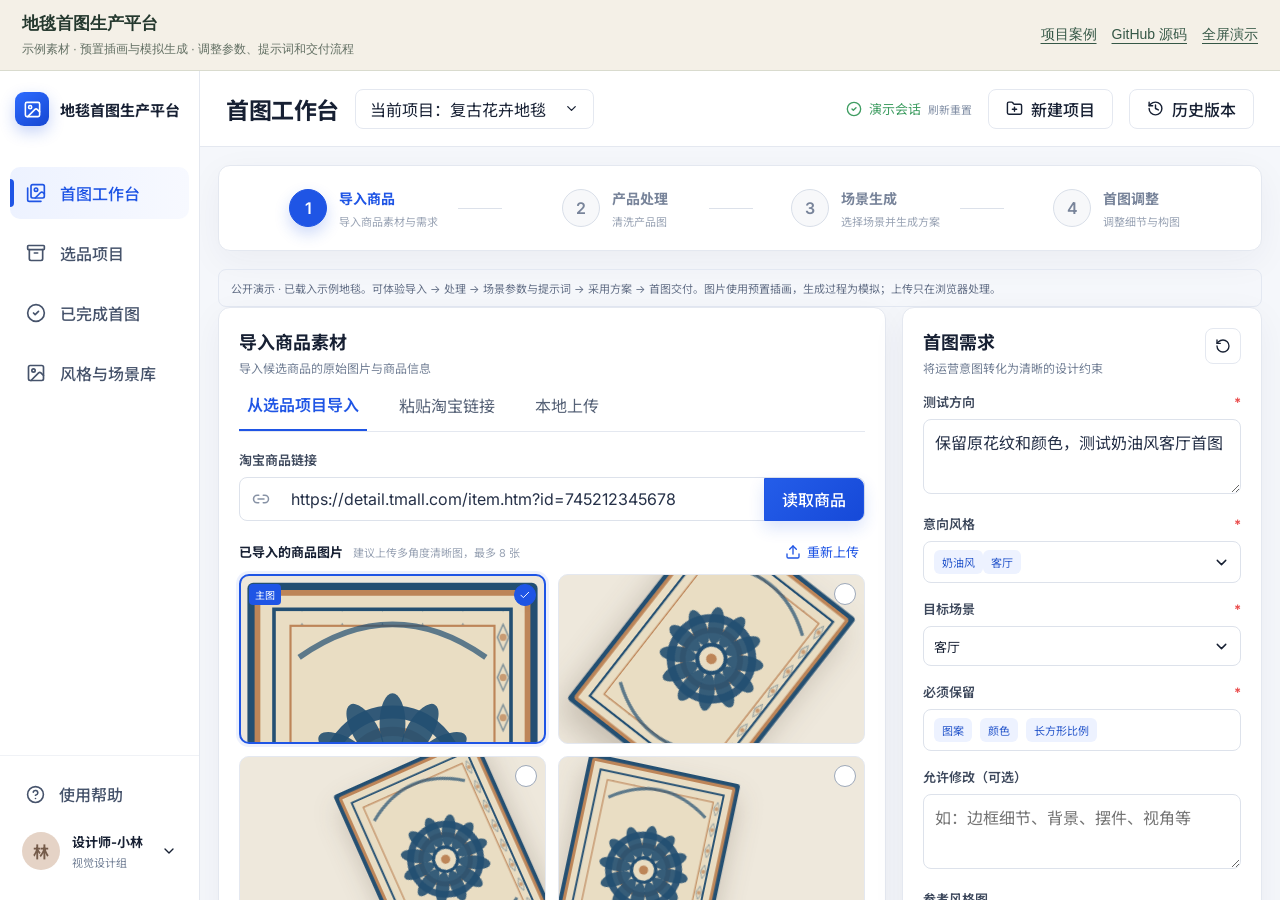
==== demos/carpet/index.html @ 90e96b47 "Add directly accessible portfolio demos with synthetic data" ====
<!doctype html><html lang="zh-CN"><head><meta charset="utf-8"><meta name="viewport" content="width=device-width,initial-scale=1"><title>地毯首图生产平台 · 直接演示</title><style>
*{box-sizing:border-box}html,body{margin:0;height:100%;font-family:Arial,"Microsoft YaHei",sans-serif;color:#24382e;background:#f4f0e7}body{display:flex;flex-direction:column}header{padding:12px 22px;display:flex;align-items:center;justify-content:space-between;gap:20px;border-bottom:1px solid #d9dbce}strong{font-size:17px}p{margin:6px 0 0;font-size:12px;color:#626f63}nav{display:flex;gap:15px;flex-shrink:0;font-size:14px}a{color:#355746;text-underline-offset:4px}iframe{flex:1;width:100%;border:0;min-height:0;background:white}@media(max-width:700px){header{display:block;padding:10px 16px}nav{margin-top:9px}}
</style></head><body><header><div><strong>地毯首图生产平台</strong><p>示例素材 · 预置插画与模拟生成 · 调整参数、提示词和交付流程</p></div><nav><a href="../../#case-carpet" target="_top">项目案例</a><a href="https://github.com/JIA-WEN-SHI/carpet-hero-studio" target="_blank" rel="noopener noreferrer">GitHub 源码</a><a href="app/index.html" target="_blank" rel="noopener noreferrer">全屏演示</a></nav></header><iframe src="app/index.html" title="地毯首图生产平台交互演示"></iframe></body></html>
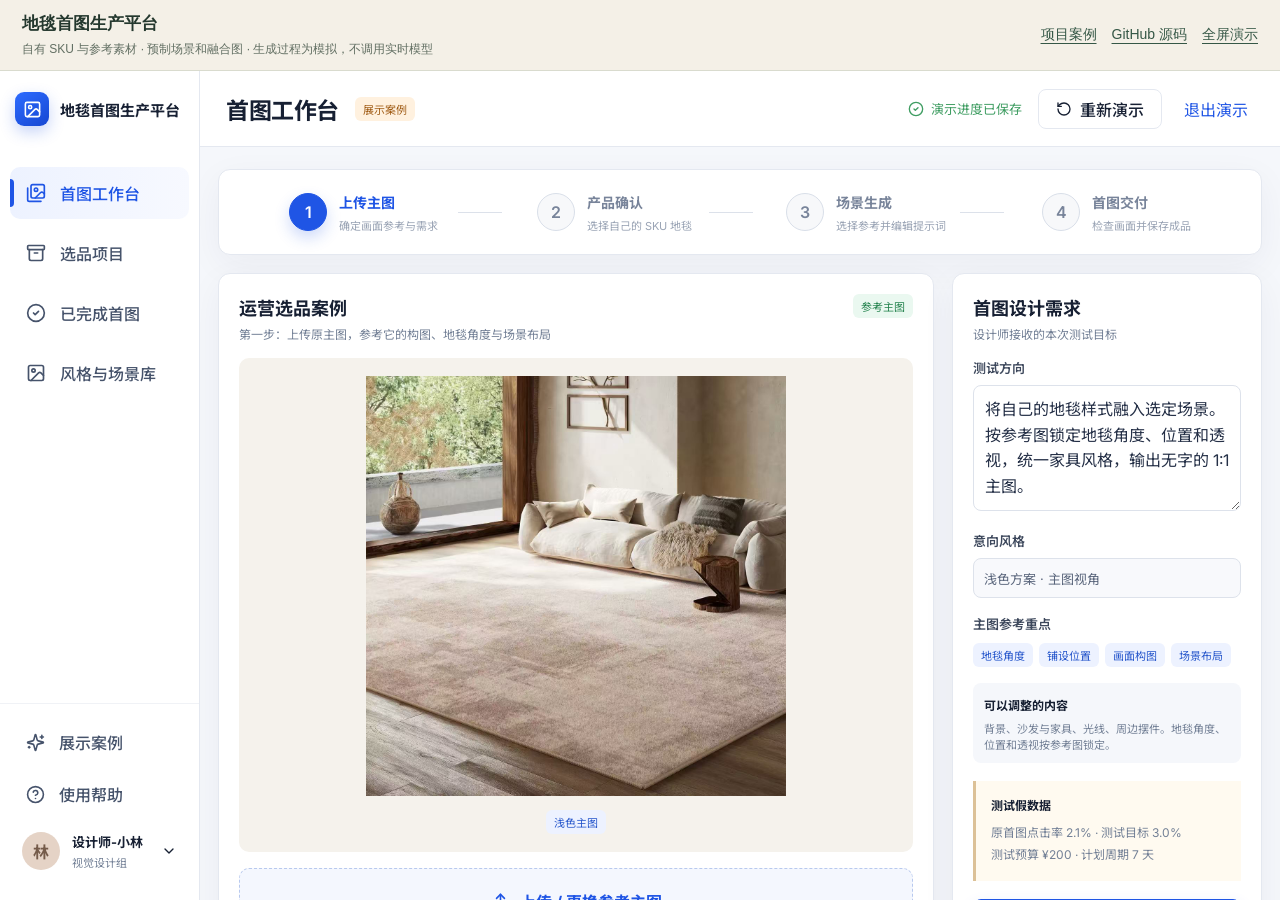
==== commit b0fbdb52: "Update carpet portfolio case and own-SKU interactive demo" ====
--- a/demos/carpet/index.html
+++ b/demos/carpet/index.html
@@ -1,3 +1,3 @@
 <!doctype html><html lang="zh-CN"><head><meta charset="utf-8"><meta name="viewport" content="width=device-width,initial-scale=1"><title>地毯首图生产平台 · 直接演示</title><style>
 *{box-sizing:border-box}html,body{margin:0;height:100%;font-family:Arial,"Microsoft YaHei",sans-serif;color:#24382e;background:#f4f0e7}body{display:flex;flex-direction:column}header{padding:12px 22px;display:flex;align-items:center;justify-content:space-between;gap:20px;border-bottom:1px solid #d9dbce}strong{font-size:17px}p{margin:6px 0 0;font-size:12px;color:#626f63}nav{display:flex;gap:15px;flex-shrink:0;font-size:14px}a{color:#355746;text-underline-offset:4px}iframe{flex:1;width:100%;border:0;min-height:0;background:white}@media(max-width:700px){header{display:block;padding:10px 16px}nav{margin-top:9px}}
-</style></head><body><header><div><strong>地毯首图生产平台</strong><p>示例素材 · 预置插画与模拟生成 · 调整参数、提示词和交付流程</p></div><nav><a href="../../#case-carpet" target="_top">项目案例</a><a href="https://github.com/JIA-WEN-SHI/carpet-hero-studio" target="_blank" rel="noopener noreferrer">GitHub 源码</a><a href="app/index.html" target="_blank" rel="noopener noreferrer">全屏演示</a></nav></header><iframe src="app/index.html" title="地毯首图生产平台交互演示"></iframe></body></html>+</style></head><body><header><div><strong>地毯首图生产平台</strong><p>自有 SKU 与参考素材 · 预制场景和融合图 · 生成过程为模拟，不调用实时模型</p></div><nav><a href="../../#case-carpet" target="_top">项目案例</a><a href="https://github.com/JIA-WEN-SHI/carpet-hero-studio" target="_blank" rel="noopener noreferrer">GitHub 源码</a><a href="app/index.html" target="_blank" rel="noopener noreferrer">全屏演示</a></nav></header><iframe src="app/index.html" title="地毯首图生产平台交互演示"></iframe></body></html>
